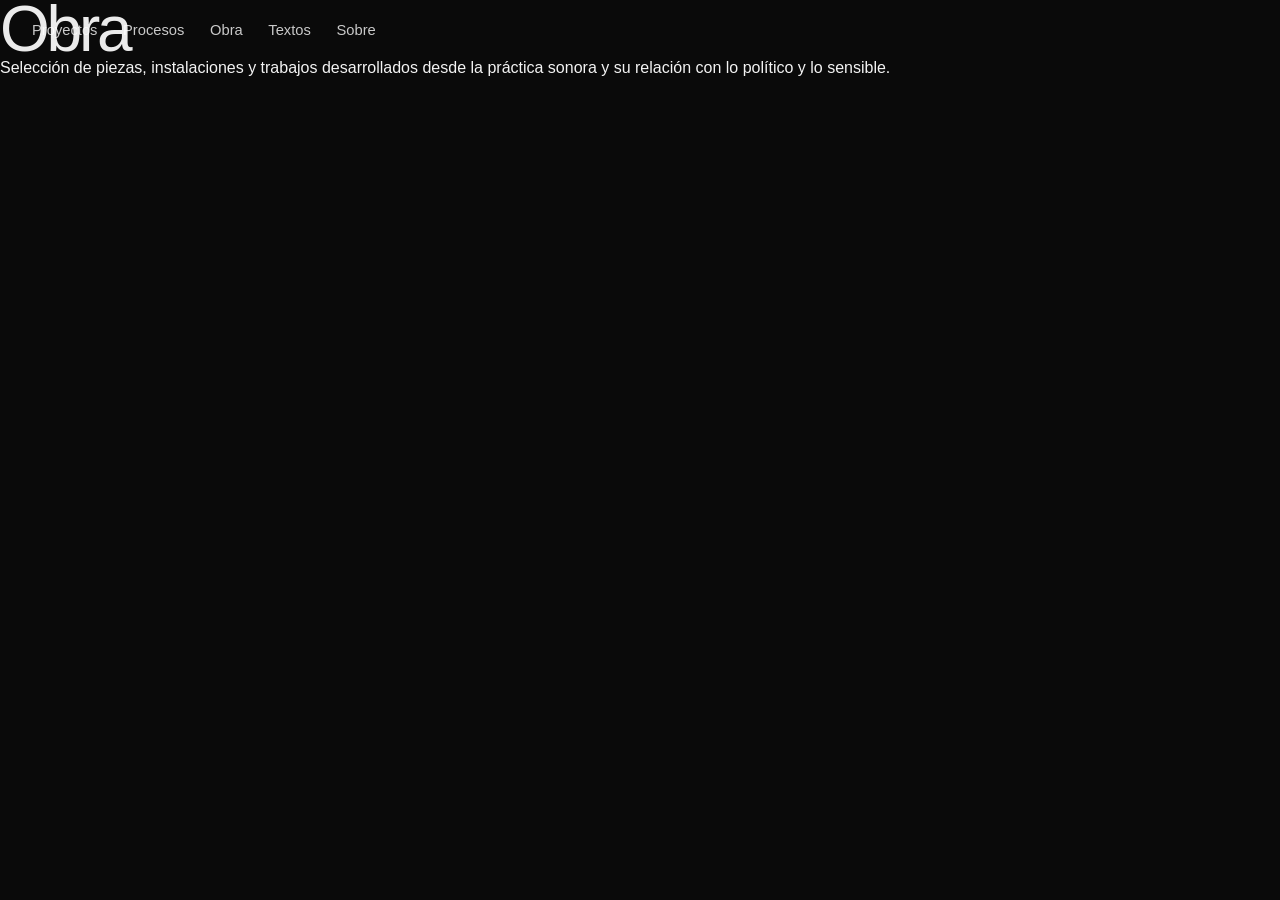
==== obra.html @ 138086bc "Add initial obra.html file with basic structure" ====
<!DOCTYPE html>
<html lang="es">
<head>
  <meta charset="UTF-8" />
  <meta name="viewport" content="width=device-width, initial-scale=1.0"/>
  <title>Obra — Sergio Ruiz Trejo</title>
  <link rel="stylesheet" href="styles.css" />
</head>
<body>

<header class="site-header">
  <nav class="top-nav">
    <a href="proyectos.html">Proyectos</a>
    <a href="procesos.html">Procesos</a>
    <a href="obra.html">Obra</a>
    <a href="textos.html">Textos</a>
    <a href="sobre.html">Sobre</a>
  </nav>
</header>

<main class="page">
  <h1>Obra</h1>
  <p>
    Selección de piezas, instalaciones y trabajos desarrollados desde la práctica
    sonora y su relación con lo político y lo sensible.
  </p>
</main>

</body>
</html>
---- styles.css ----
* {
  margin: 0;
  padding: 0;
  box-sizing: border-box;
}

html,
body {
  min-height: 100%;
}

body {
  font-family: "Helvetica Neue", Helvetica, Arial, sans-serif;
  background: #0a0a0a;
  color: #f3f3f3;
  overflow-x: hidden;
}

/* HEADER */

.site-header {
  position: fixed;
  top: 0;
  left: 0;
  width: 100%;
  z-index: 30;
  padding: 1.4rem 2rem;
}

.top-nav {
  display: flex;
  gap: 1.6rem;
}

.top-nav a {
  color: rgba(255, 255, 255, 0.78);
  text-decoration: none;
  font-size: 0.92rem;
  transition: color 0.25s ease;
}

.top-nav a:hover {
  color: rgba(255, 255, 255, 1);
}

/* HERO */

.hero {
  position: relative;
  min-height: 100vh;
  overflow: hidden;
}

.hero-media {
  position: absolute;
  inset: 0;
  background-image: url("./assets/foto1.jpg");
  background-size: cover;
  background-position: 72% center;
  background-repeat: no-repeat;
  filter: grayscale(100%) contrast(1.05) brightness(0.38);
  z-index: 1;
  overflow: hidden;
}

/* glitch sutil en imagen */
.hero-media::before,
.hero-media::after {
  content: "";
  position: absolute;
  inset: 0;
  background-image: inherit;
  background-size: cover;
  background-position: inherit;
  background-repeat: no-repeat;
  mix-blend-mode: screen;
  opacity: 0;
  pointer-events: none;
  transition: opacity 0.2s ease;
}

.hero-media::before {
  transform: translate(2px, 0);
  filter: contrast(1.15) brightness(0.55) sepia(1) hue-rotate(-35deg) saturate(2);
}

.hero-media::after {
  transform: translate(-2px, 0);
  filter: contrast(1.15) brightness(0.55) sepia(1) hue-rotate(180deg) saturate(2);
}

.hero:hover .hero-media::before,
.hero:hover .hero-media::after {
  opacity: 0.12;
}

.hero-overlay {
  position: absolute;
  inset: 0;
  background: linear-gradient(
    90deg,
    rgba(10, 10, 10, 0.96) 0%,
    rgba(10, 10, 10, 0.88) 34%,
    rgba(10, 10, 10, 0.62) 58%,
    rgba(10, 10, 10, 0.28) 100%
  );
  z-index: 2;
  pointer-events: none;
}

.hero-content {
  position: relative;
  z-index: 3;
  min-height: 100vh;
  display: flex;
  flex-direction: column;
  justify-content: flex-start;
  padding: 12rem 2rem 3rem 2rem;
  max-width: 760px;
}

.eyebrow {
  font-size: 0.95rem;
  letter-spacing: 0.02em;
  color: rgba(255, 255, 255, 0.74);
  margin-bottom: 1rem;
}

h1 {
  position: relative;
  display: inline-block;
  font-size: clamp(3rem, 5vw, 5.2rem);
  font-weight: 500;
  letter-spacing: -0.05em;
  line-height: 0.92;
  max-width: 6ch;
  color: rgba(255, 255, 255, 0.92);
  transition: opacity 0.2s ease;
}

h1:hover {
  opacity: 0.85;
  animation: subtleInterference 0.22s ease;
}

@keyframes subtleInterference {
  0% {
    transform: translate(0, 0);
  }
  20% {
    transform: translate(-0.5px, 0.5px);
  }
  40% {
    transform: translate(0.5px, -0.5px);
  }
  60% {
    transform: translate(-0.35px, 0.35px);
  }
  80% {
    transform: translate(0.35px, -0.35px);
  }
  100% {
    transform: translate(0, 0);
  }
}

.subtitle {
  margin-top: 2.2rem;
  max-width: 30rem;
  font-size: clamp(1rem, 1.2vw, 1.08rem);
  line-height: 1.6;
  color: rgba(255, 255, 255, 0.74);
}

.hero-links {
  display: flex;
  flex-wrap: wrap;
  gap: 1.5rem 2rem;
  margin-top: 3rem;
}

.hero-links a {
  color: rgba(255, 255, 255, 0.88);
  text-decoration: none;
  font-size: 1rem;
  position: relative;
  padding-bottom: 0.15rem;
}

.hero-links a::after {
  content: "";
  position: absolute;
  left: 0;
  bottom: 0;
  width: 100%;
  height: 1px;
  background: rgba(255, 255, 255, 0.55);
  transform: scaleX(0.35);
  transform-origin: left;
  transition: transform 0.25s ease, background 0.25s ease;
}

.hero-links a:hover::after {
  transform: scaleX(1);
  background: rgba(255, 255, 255, 0.95);
}

/* RESPONSIVE */

@media (max-width: 980px) {
  .hero-media {
    background-position: 68% center;
    filter: grayscale(100%) contrast(1.05) brightness(0.32);
  }

  .hero-overlay {
    background: linear-gradient(
      180deg,
      rgba(10, 10, 10, 0.88) 0%,
      rgba(10, 10, 10, 0.72) 40%,
      rgba(10, 10, 10, 0.9) 100%
    );
  }

  .hero-content {
    max-width: 100%;
    padding: 8rem 1.5rem 2.5rem 1.5rem;
  }

  h1 {
    max-width: 100%;
    font-size: clamp(3rem, 8vw, 5.5rem);
  }

  .subtitle {
    max-width: 32rem;
  }
}

@media (max-width: 640px) {
  .site-header {
    padding: 1rem 1rem;
  }

  .top-nav {
    flex-wrap: wrap;
    gap: 0.75rem 1rem;
  }

  .hero-content {
    padding: 7rem 1rem 2rem 1rem;
  }

  h1 {
    font-size: clamp(2.6rem, 8vw, 4.2rem);
  }

  .subtitle {
    margin-top: 1.25rem;
    max-width: 100%;
    font-size: 0.98rem;
    line-height: 1.55;
  }

  .hero-links {
    flex-direction: column;
    gap: 1rem;
    margin-top: 2rem;
  }
}
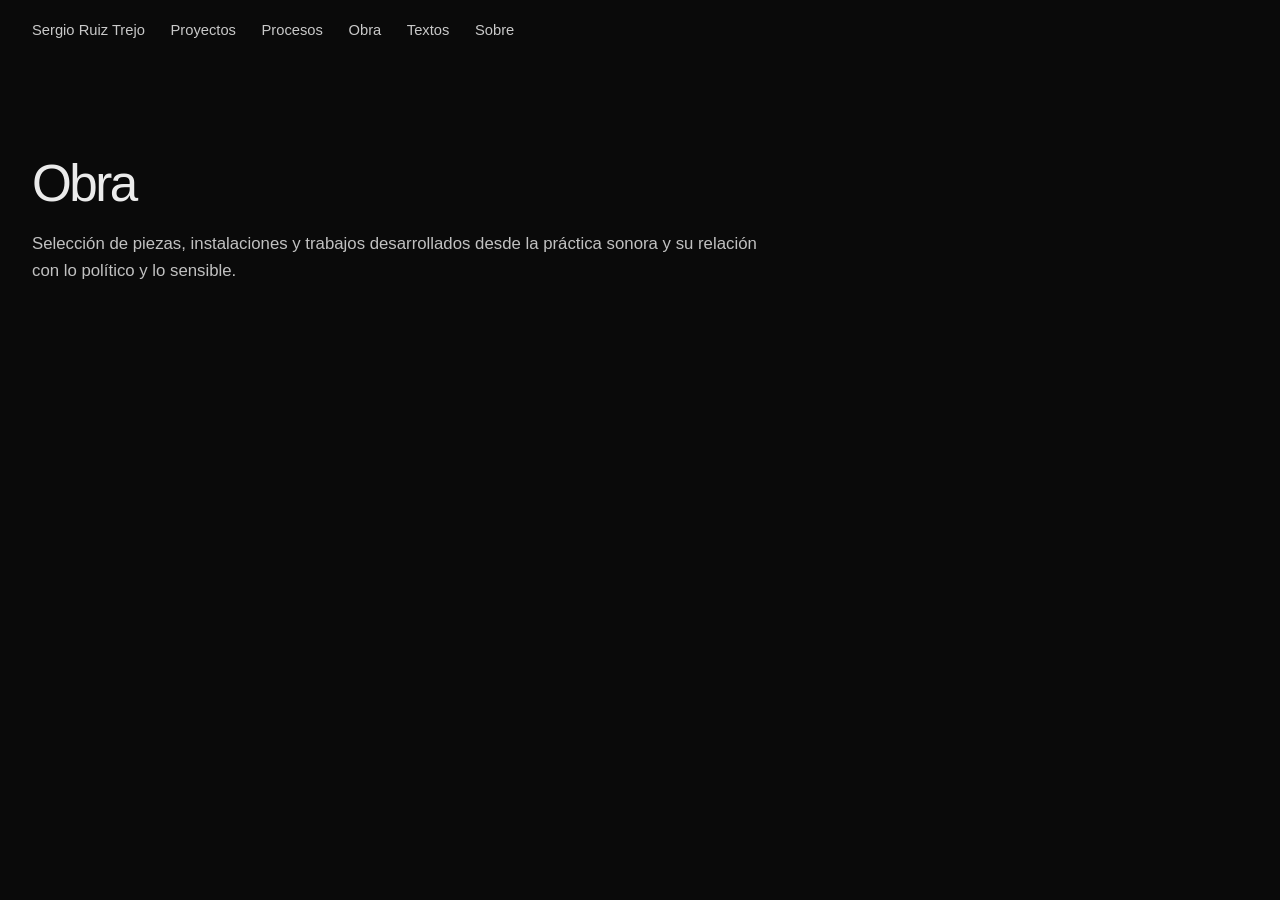
==== commit 21ae64be: "Add link to Sergio Ruiz Trejo in obra.html" ====
--- a/obra.html
+++ b/obra.html
@@ -10,6 +10,7 @@
 
 <header class="site-header">
   <nav class="top-nav">
+    <a href="index.html">Sergio Ruiz Trejo</a>
     <a href="proyectos.html">Proyectos</a>
     <a href="procesos.html">Procesos</a>
     <a href="obra.html">Obra</a>
--- a/styles.css
+++ b/styles.css
@@ -268,3 +268,19 @@
     margin-top: 2rem;
   }
 }
+
+.page {
+  padding: 10rem 2rem 4rem 2rem;
+  max-width: 800px;
+}
+
+.page h1 {
+  font-size: clamp(2.5rem, 4vw, 3.5rem);
+  margin-bottom: 1.5rem;
+}
+
+.page p {
+  font-size: 1.05rem;
+  line-height: 1.6;
+  color: rgba(255,255,255,0.75);
+}
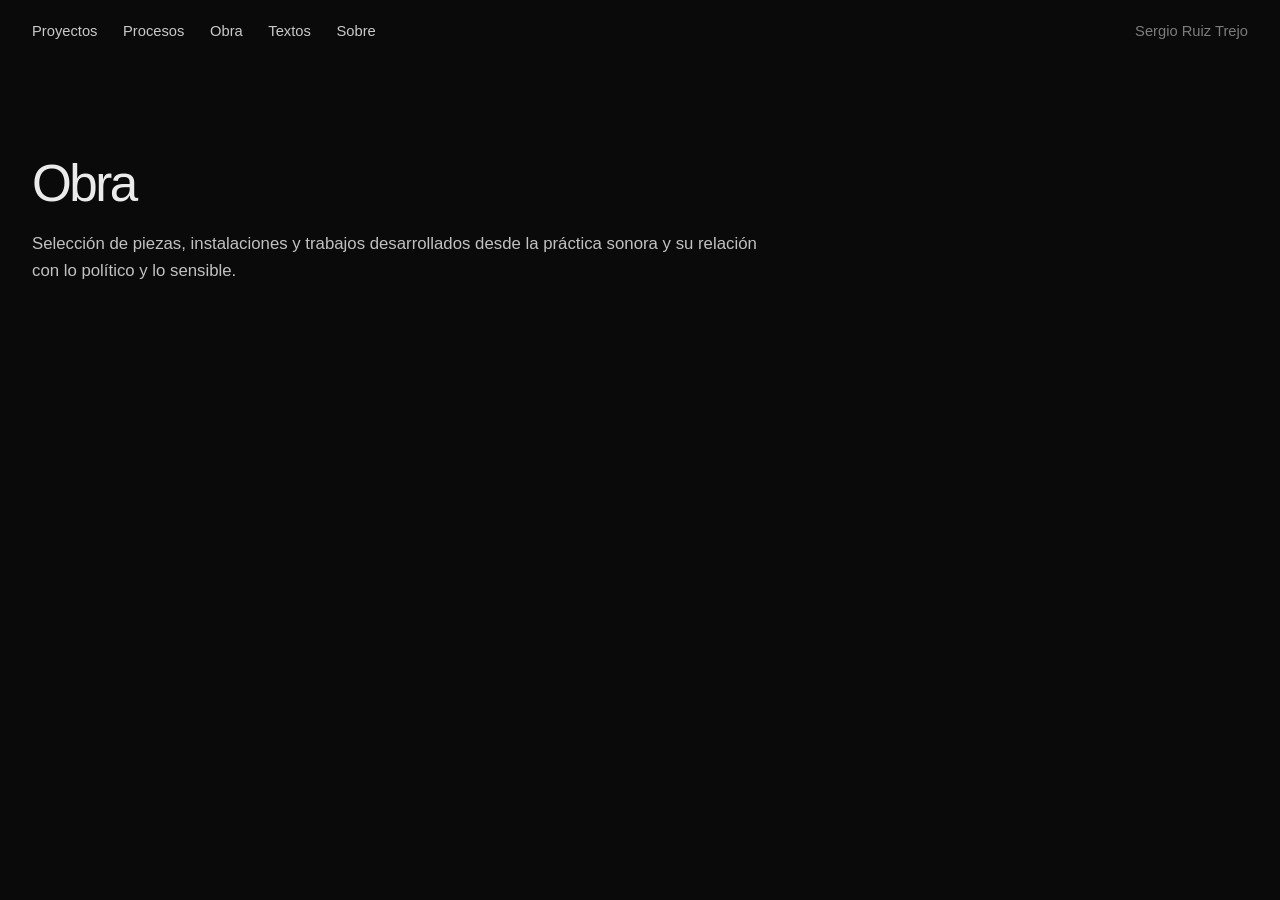
==== commit 9e9aa978: "Refactor navigation structure in obra.html" ====
--- a/obra.html
+++ b/obra.html
@@ -9,14 +9,20 @@
 <body>
 
 <header class="site-header">
-  <nav class="top-nav">
-    <a href="index.html">Sergio Ruiz Trejo</a>
+
+<nav class="top-nav">
+  <div class="nav-left">
     <a href="proyectos.html">Proyectos</a>
     <a href="procesos.html">Procesos</a>
     <a href="obra.html">Obra</a>
     <a href="textos.html">Textos</a>
     <a href="sobre.html">Sobre</a>
-  </nav>
+  </div>
+
+  <div class="nav-right">
+    <a href="index.html" class="home-link">Sergio Ruiz Trejo</a>
+  </div>
+</nav>
 </header>
 
 <main class="page">
--- a/styles.css
+++ b/styles.css
@@ -16,7 +16,9 @@
   overflow-x: hidden;
 }
 
-/* HEADER */
+/* =========================
+   HEADER
+========================= */
 
 .site-header {
   position: fixed;
@@ -29,21 +31,36 @@
 
 .top-nav {
   display: flex;
+  justify-content: space-between;
+  align-items: center;
+}
+
+.nav-left {
+  display: flex;
   gap: 1.6rem;
 }
 
-.top-nav a {
+.nav-left a,
+.nav-right a {
   color: rgba(255, 255, 255, 0.78);
   text-decoration: none;
   font-size: 0.92rem;
-  transition: color 0.25s ease;
-}
-
-.top-nav a:hover {
+  transition: color 0.25s ease, opacity 0.25s ease;
+}
+
+.nav-left a:hover,
+.nav-right a:hover {
   color: rgba(255, 255, 255, 1);
 }
 
-/* HERO */
+.home-link {
+  opacity: 0.6;
+  white-space: nowrap;
+}
+
+/* =========================
+   HERO
+========================= */
 
 .hero {
   position: relative;
@@ -64,6 +81,7 @@
 }
 
 /* glitch sutil en imagen */
+
 .hero-media::before,
 .hero-media::after {
   content: "";
@@ -126,6 +144,10 @@
   margin-bottom: 1rem;
 }
 
+/* =========================
+   TITULO
+========================= */
+
 h1 {
   position: relative;
   display: inline-block;
@@ -144,25 +166,17 @@
 }
 
 @keyframes subtleInterference {
-  0% {
-    transform: translate(0, 0);
-  }
-  20% {
-    transform: translate(-0.5px, 0.5px);
-  }
-  40% {
-    transform: translate(0.5px, -0.5px);
-  }
-  60% {
-    transform: translate(-0.35px, 0.35px);
-  }
-  80% {
-    transform: translate(0.35px, -0.35px);
-  }
-  100% {
-    transform: translate(0, 0);
-  }
-}
+  0% { transform: translate(0, 0); }
+  20% { transform: translate(-0.5px, 0.5px); }
+  40% { transform: translate(0.5px, -0.5px); }
+  60% { transform: translate(-0.35px, 0.35px); }
+  80% { transform: translate(0.35px, -0.35px); }
+  100% { transform: translate(0, 0); }
+}
+
+/* =========================
+   TEXTO
+========================= */
 
 .subtitle {
   margin-top: 2.2rem;
@@ -171,6 +185,10 @@
   line-height: 1.6;
   color: rgba(255, 255, 255, 0.74);
 }
+
+/* =========================
+   LINKS HERO
+========================= */
 
 .hero-links {
   display: flex;
@@ -205,7 +223,29 @@
   background: rgba(255, 255, 255, 0.95);
 }
 
-/* RESPONSIVE */
+/* =========================
+   PAGINAS INTERNAS
+========================= */
+
+.page {
+  padding: 10rem 2rem 4rem 2rem;
+  max-width: 800px;
+}
+
+.page h1 {
+  font-size: clamp(2.5rem, 4vw, 3.5rem);
+  margin-bottom: 1.5rem;
+}
+
+.page p {
+  font-size: 1.05rem;
+  line-height: 1.6;
+  color: rgba(255,255,255,0.75);
+}
+
+/* =========================
+   RESPONSIVE
+========================= */
 
 @media (max-width: 980px) {
   .hero-media {
@@ -243,6 +283,12 @@
   }
 
   .top-nav {
+    flex-direction: column;
+    align-items: flex-start;
+    gap: 0.75rem;
+  }
+
+  .nav-left {
     flex-wrap: wrap;
     gap: 0.75rem 1rem;
   }
@@ -268,19 +314,3 @@
     margin-top: 2rem;
   }
 }
-
-.page {
-  padding: 10rem 2rem 4rem 2rem;
-  max-width: 800px;
-}
-
-.page h1 {
-  font-size: clamp(2.5rem, 4vw, 3.5rem);
-  margin-bottom: 1.5rem;
-}
-
-.page p {
-  font-size: 1.05rem;
-  line-height: 1.6;
-  color: rgba(255,255,255,0.75);
-}
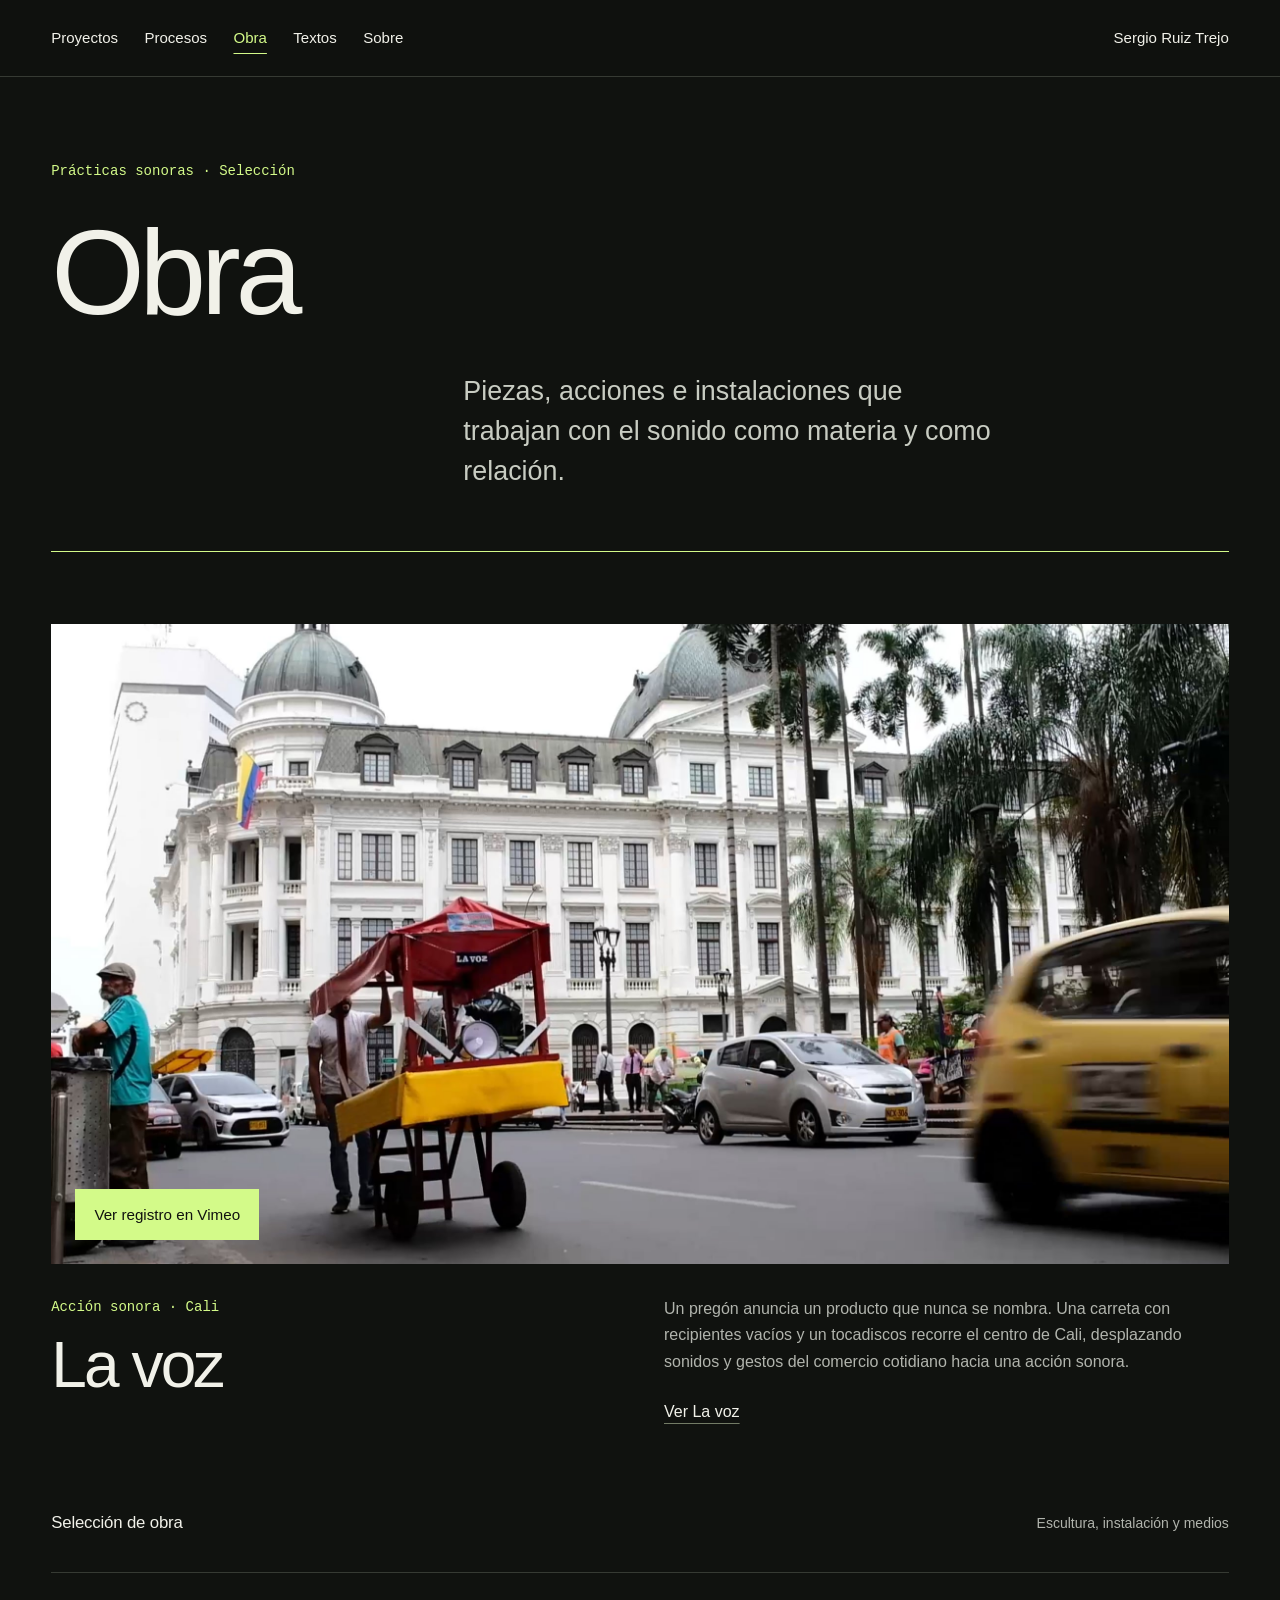
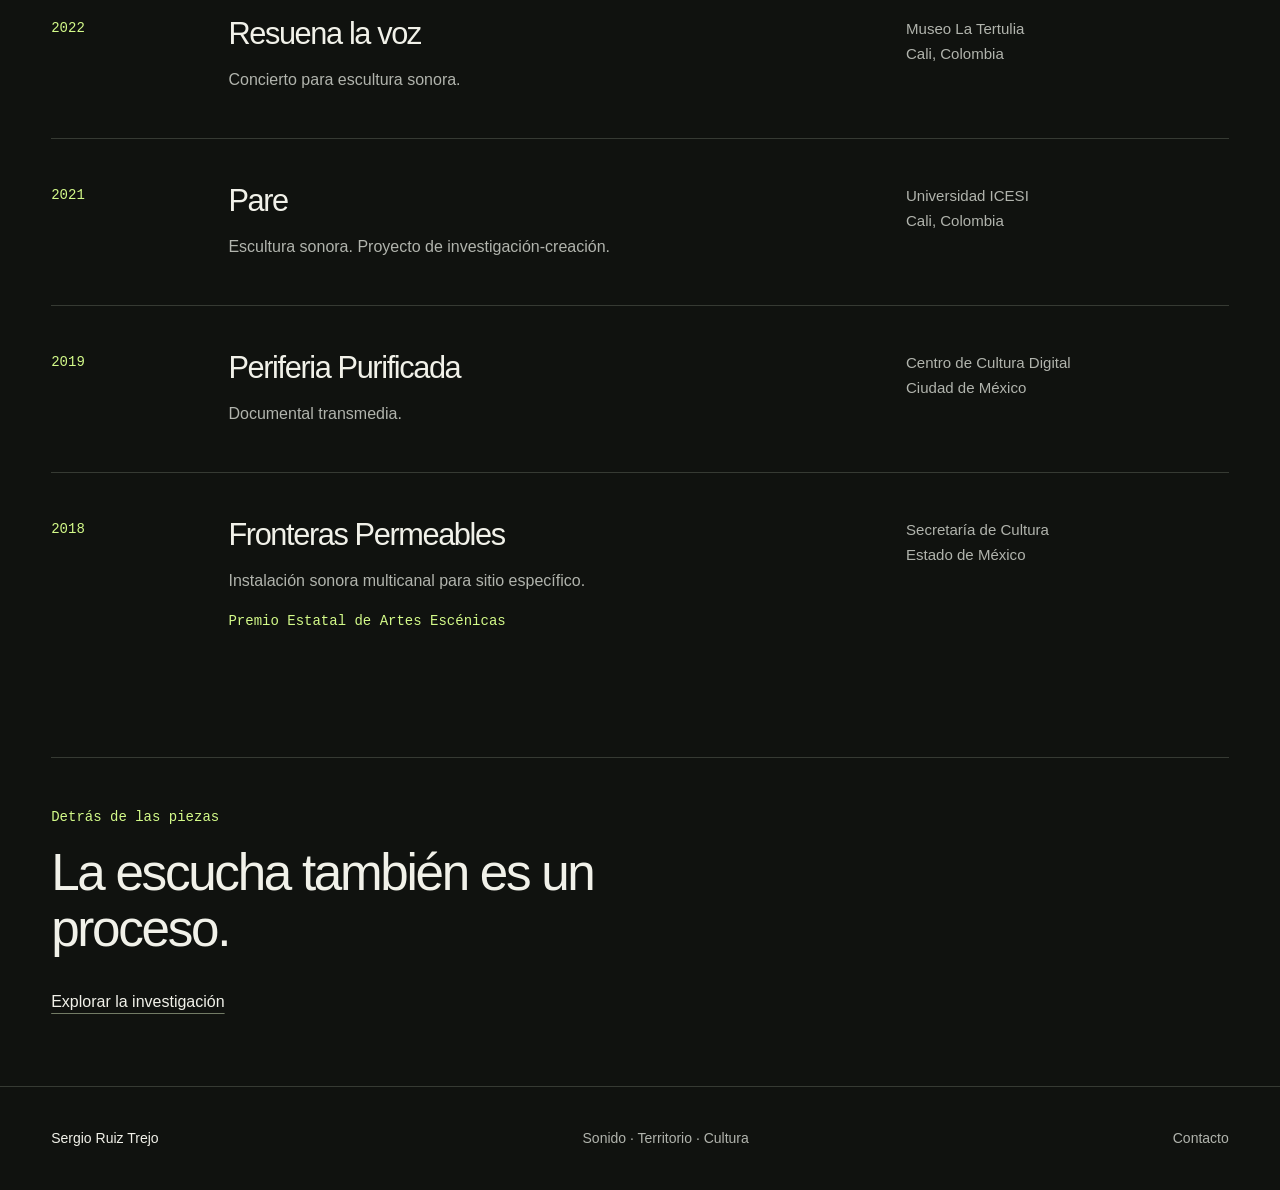
==== commit 7103afec: "Build first editorial draft of portfolio interior pages" ====
--- a/obra.html
+++ b/obra.html
@@ -2,36 +2,47 @@
 <html lang="es">
 <head>
   <meta charset="UTF-8" />
-  <meta name="viewport" content="width=device-width, initial-scale=1.0"/>
+  <meta name="viewport" content="width=device-width, initial-scale=1.0" />
   <title>Obra — Sergio Ruiz Trejo</title>
+  <meta name="description" content="Selección de obra de Sergio Ruiz Trejo: acciones sonoras, escultura, instalación multicanal y documental transmedia." />
   <link rel="stylesheet" href="styles.css" />
+  <link rel="stylesheet" href="interiores.css" />
 </head>
-<body>
-
-<header class="site-header">
-
-<nav class="top-nav">
-  <div class="nav-left">
-    <a href="proyectos.html">Proyectos</a>
-    <a href="procesos.html">Procesos</a>
-    <a href="obra.html">Obra</a>
-    <a href="textos.html">Textos</a>
-    <a href="sobre.html">Sobre</a>
-  </div>
-
-  <div class="nav-right">
-    <a href="index.html" class="home-link">Sergio Ruiz Trejo</a>
-  </div>
-</nav>
-</header>
-
-<main class="page">
-  <h1>Obra</h1>
-  <p>
-    Selección de piezas, instalaciones y trabajos desarrollados desde la práctica
-    sonora y su relación con lo político y lo sensible.
-  </p>
-</main>
-
+<body class="interior interior--obra">
+  <a class="skip-link" href="#contenido">Saltar al contenido</a>
+  <header class="site-header">
+    <nav class="top-nav" aria-label="Navegación principal">
+      <div class="nav-left"><a href="proyectos.html">Proyectos</a>
+<a href="procesos.html">Procesos</a>
+<a href="obra.html" aria-current="page">Obra</a>
+<a href="textos.html">Textos</a>
+<a href="sobre.html">Sobre</a></div>
+      <div class="nav-right"><a href="index.html" class="home-link">Sergio Ruiz Trejo</a></div>
+    </nav>
+  </header>
+  <main id="contenido" class="interior-main" tabindex="-1">
+    <header class="page-intro">
+      <p class="section-label">Prácticas sonoras · Selección</p>
+      <h1>Obra</h1>
+      <p class="intro-text">Piezas, acciones e instalaciones que trabajan con el sonido como materia y como relación.</p>
+    </header>
+    <section class="featured-work" aria-labelledby="la-voz">
+  <a class="video-cover" href="https://vimeo.com/359599909" aria-label="Ver el registro de La voz en Vimeo"><img src="assets/la-voz.jpg" alt="Fotograma del registro de La voz, acción sonora en Cali" width="2400" height="1350" /><span class="video-action">Ver registro en Vimeo</span></a>
+  <div class="work-caption"><div><p class="section-label">Acción sonora · Cali</p><h2 id="la-voz">La voz</h2></div><div><p>Un pregón anuncia un producto que nunca se nombra. Una carreta con recipientes vacíos y un tocadiscos recorre el centro de Cali, desplazando sonidos y gestos del comercio cotidiano hacia una acción sonora.</p><a class="text-link" href="https://vimeo.com/359599909">Ver La voz</a></div></div>
+</section>
+<section class="editorial-section" aria-labelledby="seleccion-obra">
+  <div class="section-heading"><h2 id="seleccion-obra">Selección de obra</h2><p>Escultura, instalación y medios</p></div>
+  <article class="work-row" id="resuena-la-voz"><p class="entry-year">2022</p><div><h3>Resuena la voz</h3><p>Concierto para escultura sonora.</p></div><p class="work-context">Museo La Tertulia<br>Cali, Colombia</p></article>
+  <article class="work-row" id="pare"><p class="entry-year">2021</p><div><h3>Pare</h3><p>Escultura sonora. Proyecto de investigación-creación.</p></div><p class="work-context">Universidad ICESI<br>Cali, Colombia</p></article>
+  <article class="work-row" id="periferia-purificada"><p class="entry-year">2019</p><div><h3>Periferia Purificada</h3><p>Documental transmedia.</p></div><p class="work-context">Centro de Cultura Digital<br>Ciudad de México</p></article>
+  <article class="work-row" id="fronteras-permeables"><p class="entry-year">2018</p><div><h3>Fronteras Permeables</h3><p>Instalación sonora multicanal para sitio específico.</p><p class="distinction">Premio Estatal de Artes Escénicas</p></div><p class="work-context">Secretaría de Cultura<br>Estado de México</p></article>
+</section>
+<aside class="page-bridge"><p class="section-label">Detrás de las piezas</p><h2>La escucha también es un proceso.</h2><a class="text-link" href="procesos.html">Explorar la investigación</a></aside>
+  </main>
+  <footer class="site-footer">
+    <a href="index.html" class="footer-name">Sergio Ruiz Trejo</a>
+    <p>Sonido · Territorio · Cultura</p>
+    <a href="sobre.html#contacto">Contacto</a>
+  </footer>
 </body>
 </html>
--- a/interiores.css
+++ b/interiores.css
@@ -0,0 +1,189 @@
+/* Páginas interiores: capa editorial sobre la identidad de la portada. */
+.interior {
+  --paper: #f1f1e9;
+  --muted: #b1b4ad;
+  --accent: #d3fa89;
+  --rule: #363a33;
+  background: #10120f;
+  color: var(--paper);
+  font-size: 1rem;
+  line-height: 1.65;
+}
+.interior * { min-width: 0; }
+.interior ::selection { background: var(--accent); color: #10120f; }
+.interior a { color: inherit; }
+.interior a:focus-visible,
+.interior summary:focus-visible { outline: 2px solid var(--accent); outline-offset: 6px; }
+.interior .site-header {
+  padding: 1.25rem 4%;
+  background: rgba(16, 18, 15, .97);
+  border-bottom: 1px solid var(--rule);
+}
+.interior .top-nav { min-height: 2rem; gap: 2rem; }
+.interior .nav-left { gap: 1.65rem; }
+.interior .nav-left a,
+.interior .nav-right a { font-size: .94rem; padding-block: .35rem; }
+.interior .nav-left a[aria-current="page"] { color: var(--accent); text-decoration: underline; text-underline-offset: .6rem; }
+.interior .home-link { opacity: 1; }
+.skip-link { position: fixed; z-index: 100; top: -6rem; left: 1rem; background: var(--accent); color: #10120f !important; padding: .7rem 1rem; }
+.skip-link:focus { top: 1rem; }
+.interior-main { max-width: 1440px; padding: 10rem 4% 0; margin-inline: auto; }
+.interior-main:focus { outline: none; }
+.interior h1,
+.interior h2,
+.interior h3 { font-weight: 400; letter-spacing: -.045em; line-height: 1.1; }
+.interior h1 { font-size: clamp(4rem, 9.4vw, 8.7rem); max-width: none; color: var(--paper); }
+.interior h1:hover { opacity: 1; animation: none; }
+.interior h2 { font-size: clamp(1.8rem, 3.1vw, 3rem); }
+.interior h3 { font-size: clamp(1.55rem, 2.4vw, 2.35rem); }
+.interior p { max-width: 65ch; }
+.section-label,
+.entry-meta,
+.entry-year,
+.credit,
+.publication-source,
+.distinction,
+figcaption {
+  font-family: "SFMono-Regular", Consolas, "Liberation Mono", monospace;
+  font-size: .875rem;
+  line-height: 1.6;
+  font-weight: 400;
+  letter-spacing: 0;
+}
+.section-label { color: var(--accent); margin-bottom: 1.5rem; }
+.page-intro { position: relative; padding-bottom: 4.5rem; }
+.page-intro:after { content: ""; display: block; height: 1px; background: var(--accent); margin-top: 3.7rem; }
+.intro-text { color: #c8ccc2; font-size: clamp(1.15rem, 2.1vw, 1.8rem); line-height: 1.5; margin-top: 2rem; max-width: 36ch !important; margin-left: 35%; }
+.section-heading { display: flex; align-items: baseline; justify-content: space-between; gap: 1.5rem; margin-bottom: 2.3rem; }
+.section-heading h2 { font-size: 1.05rem; font-weight: 500; letter-spacing: -.01em; }
+.section-heading p { color: var(--muted); font-size: .875rem; }
+.editorial-section { margin-bottom: 5rem; }
+.project-entry { display: grid; grid-template-columns: 1fr 2fr; gap: 3rem; border-top: 1px solid var(--rule); padding: 3rem 0; }
+.entry-meta { color: var(--muted); }
+.entry-meta p:first-child { color: var(--accent); margin-bottom: .5rem; }
+.entry-body h3 { margin-bottom: 1.25rem; }
+.entry-body > p { color: var(--muted); margin-bottom: 1.2rem; }
+.entry-body > .entry-lead { color: var(--paper); font-size: 1.15rem; line-height: 1.5; }
+.interior details { margin-top: 1.8rem; border-top: 1px solid var(--rule); }
+.interior summary { cursor: pointer; padding: 1rem 2rem 1rem 0; position: relative; list-style: none; width: fit-content; font-size: .95rem; }
+.interior summary::-webkit-details-marker { display: none; }
+.interior summary::after { content: "+"; position: absolute; right: 0; color: var(--accent); font-size: 1.2rem; top: .75rem; }
+.interior details[open] summary::after { content: "−"; }
+.detail-content { color: var(--muted); padding-bottom: .5rem; }
+.detail-content ul { padding-left: 1.15rem; margin: .25rem 0 1.25rem; }
+.detail-content li { padding-bottom: .35rem; }
+.text-link { display: inline-block; margin-top: 1.1rem; padding-block: .4rem; text-decoration: underline; text-decoration-color: #727b65; text-underline-offset: .4rem; transition: color .2s ease; }
+.text-link:hover { color: var(--accent); text-decoration-color: var(--accent); }
+.page-bridge { border-top: 1px solid var(--rule); padding: 3rem 0 4rem; }
+.page-bridge .section-label { margin-bottom: 1rem; }
+.page-bridge h2 { max-width: 24ch; font-size: clamp(2rem, 4vw, 3.6rem); }
+.page-bridge .text-link { margin-top: 1.6rem; }
+.site-footer { max-width: 1440px; margin-inline: auto; display: flex; justify-content: space-between; align-items: center; gap: 1.5rem; border-top: 1px solid var(--rule); padding: 2rem 4%; color: var(--muted); font-size: .875rem; }
+.site-footer a { text-decoration: none; padding-block: .5rem; }
+.site-footer a:hover { color: var(--accent); }
+.site-footer .footer-name { color: var(--paper); }
+.research-feature { display: grid; grid-template-columns: 1.2fr 1fr; gap: 6%; margin-bottom: 6rem; align-items: start; }
+.research-copy h2 { font-size: clamp(2.4rem, 4.6vw, 4.8rem); margin-bottom: 1.7rem; }
+.research-copy > p:not(.section-label) { color: var(--muted); margin-top: 1.5rem; }
+.research-copy > .research-subtitle { color: var(--paper) !important; font-size: 1.2rem; }
+.field-image img { width: 100%; height: auto; aspect-ratio: 4 / 5; object-fit: cover; object-position: 65% center; filter: grayscale(1); display: block; }
+.interior figcaption { color: var(--muted); margin-top: .75rem; font-size: .8125rem; }
+.method-grid { display: grid; grid-template-columns: repeat(3, 1fr); gap: 3rem; }
+.method-grid article { border-top: 1px solid var(--rule); padding-top: 1.7rem; }
+.method-grid h3 { font-size: 1.5rem; margin-bottom: 1.2rem; }
+.method-grid p { color: var(--muted); }
+.research-note { display: grid; grid-template-columns: 1fr 2fr; gap: 3rem; background: #1b2116; padding: 2.6rem; margin-bottom: 5rem; }
+.research-note h2 { margin-bottom: 1.5rem; }
+.research-note p:not(.section-label) { color: #c2c9b9; }
+.featured-work { margin-bottom: 5rem; }
+.video-cover { display: block; position: relative; background: #20241c; }
+.video-cover img { display: block; width: 100%; height: auto; max-height: 640px; aspect-ratio: 16 / 9; object-fit: cover; }
+.video-action { position: absolute; bottom: 1.5rem; left: 1.5rem; padding: .8rem 1.2rem; color: #10120f; background: var(--accent); font-size: .95rem; }
+.video-cover:hover .video-action { background: var(--paper); }
+.work-caption { display: grid; grid-template-columns: 1fr 1fr; gap: 3rem; padding-top: 2rem; }
+.work-caption .section-label { margin-bottom: .75rem; }
+.work-caption h2 { font-size: clamp(3rem, 5vw, 4.8rem); }
+.work-caption > div > p:not(.section-label) { color: var(--muted); }
+.work-row { display: grid; grid-template-columns: .45fr 2fr 1fr; gap: 2rem; padding: 2.8rem 0; border-top: 1px solid var(--rule); }
+.work-row h3 { margin-bottom: 1rem; }
+.work-row p { color: var(--muted); }
+.work-row .entry-year { color: var(--accent); }
+.work-context { font-size: .94rem; }
+.work-row .distinction { margin-top: 1rem; color: var(--accent); }
+.publication { display: grid; grid-template-columns: 1fr 2fr; gap: 3rem; border-top: 1px solid var(--rule); padding: 3rem 0; }
+.publication h3 { font-size: clamp(1.8rem, 3.1vw, 3rem); margin-bottom: 1.5rem; }
+.publication p { margin-top: 1rem; color: var(--muted); }
+.publication .entry-meta p { margin-top: 0; }
+.publication .entry-meta p:first-child { color: var(--accent); }
+.publication .publication-subtitle { font-size: 1.1rem; color: var(--paper); }
+.publication .publication-source { margin-top: 1.4rem; }
+.about-grid { display: grid; grid-template-columns: 1fr 1.35fr; gap: 7%; align-items: start; margin-bottom: 6rem; }
+.portrait img { display: block; width: 100%; height: auto; aspect-ratio: 4 / 5; object-fit: cover; object-position: 68% center; filter: grayscale(1); }
+.about-copy h2 { margin-bottom: 2rem; }
+.about-copy p { margin-top: 1.5rem; color: var(--muted); }
+.trajectory > div { display: grid; grid-template-columns: 1.1fr 1.5fr; gap: 2rem; padding: 1.8rem 0; border-top: 1px solid var(--rule); }
+.trajectory dt { font-size: 1.15rem; }
+.trajectory dd { display: flex; justify-content: space-between; gap: 2rem; color: var(--muted); }
+.trajectory dd span:last-child { white-space: nowrap; font-size: .875rem; }
+.residency-grid { display: grid; grid-template-columns: repeat(3, 1fr); gap: 3rem; }
+.residency-grid article { border-top: 1px solid var(--rule); padding-top: 1.8rem; }
+.residency-grid .section-label { margin-bottom: 1rem; }
+.residency-grid h3 { font-size: 1.5rem; margin-bottom: 1rem; }
+.residency-grid p:not(.section-label) { color: var(--muted); }
+.contact-section { margin-top: 2rem; padding: 3rem 0 5rem; border-top: 1px solid var(--accent); }
+.contact-section h2 { font-size: clamp(2.3rem, 5.2vw, 5rem); max-width: 17ch; margin-bottom: 1.7rem; }
+.contact-section p:not(.section-label) { color: var(--muted); }
+.contact-email { display: inline-block; font-size: clamp(1rem, 2.4vw, 1.9rem); margin-top: 2rem; padding-block: .5rem; text-decoration-thickness: 1px; text-underline-offset: .4rem; overflow-wrap: anywhere; }
+.contact-email:hover { color: var(--accent); }
+.interior [id] { scroll-margin-top: 8rem; }
+@media (min-width: 1500px) { .interior .site-header { padding-inline: max(4%, calc((100vw - 1325px)/2)); } }
+@media (max-width: 900px) {
+  .interior-main { padding-top: 9rem; }
+  .intro-text { margin-left: 25%; }
+  .project-entry, .publication, .research-note { grid-template-columns: .7fr 2fr; gap: 2rem; }
+  .research-feature, .about-grid { gap: 2rem; }
+  .method-grid, .residency-grid { gap: 1.5rem; }
+  .work-row { grid-template-columns: .35fr 2fr; gap: 1.5rem; }
+  .work-context { grid-column: 2; }
+  .trajectory > div { grid-template-columns: 1fr; gap: .6rem; }
+}
+@media (max-width: 640px) {
+  .interior .site-header { padding: .8rem 5%; }
+  .interior .top-nav { gap: .5rem; }
+  .interior .nav-left { flex-wrap: wrap; gap: .25rem 1rem; }
+  .interior .nav-left a, .interior .nav-right a { font-size: .875rem; }
+  .interior .nav-right { order: -1; }
+  .interior .nav-left a[aria-current="page"] { text-underline-offset: .25rem; }
+  .interior-main { padding: 10rem 5% 0; }
+  .interior h1 { font-size: clamp(3.5rem, 15vw, 6rem); }
+  .page-intro { padding-bottom: 2.5rem; }
+  .page-intro .section-label { max-width: 28ch; margin-bottom: 1rem; }
+  .intro-text { margin-left: 0; margin-top: 1.5rem; font-size: 1.2rem; }
+  .page-intro:after { margin-top: 2rem; }
+  .section-heading { display: block; margin-bottom: 1.5rem; }
+  .section-heading p { margin-top: .4rem; }
+  .project-entry, .publication, .research-note { grid-template-columns: 1fr; gap: 1.5rem; padding-block: 2rem; }
+  .entry-meta { display: flex; flex-wrap: wrap; gap: .35rem 1.25rem; }
+  .entry-meta p:first-child { margin: 0; }
+  .research-feature, .about-grid, .work-caption { grid-template-columns: 1fr; gap: 2rem; }
+  .research-feature, .about-grid { margin-bottom: 3.5rem; }
+  .research-feature .field-image { max-width: 100%; }
+  .field-image img, .portrait img { aspect-ratio: 5 / 4; }
+  .method-grid, .residency-grid { grid-template-columns: 1fr; gap: 2rem; }
+  .research-note { padding: 1.5rem; margin-bottom: 3rem; }
+  .research-note .section-label { margin-bottom: 0; }
+  .editorial-section, .featured-work { margin-bottom: 3rem; }
+  .video-action { bottom: .75rem; left: .75rem; padding: .6rem .8rem; font-size: .875rem; }
+  .work-row { grid-template-columns: 1fr; gap: .75rem; padding-block: 2rem; }
+  .work-row .work-context { grid-column: auto; }
+  .work-row h3 { margin-bottom: .6rem; }
+  .trajectory dd { flex-direction: column; gap: .4rem; }
+  .site-footer { flex-wrap: wrap; padding: 1.5rem 5%; gap: .75rem 2rem; }
+  .site-footer p { order: 2; flex-basis: 100%; }
+  .page-bridge { padding-block: 2.5rem; }
+  .contact-section { padding: 2rem 0 3rem; }
+  .interior [id] { scroll-margin-top: 10rem; }
+}
+@media (prefers-reduced-motion: reduce) {
+  .interior *, .interior *::before, .interior *::after { animation: none !important; transition: none !important; scroll-behavior: auto !important; }
+}
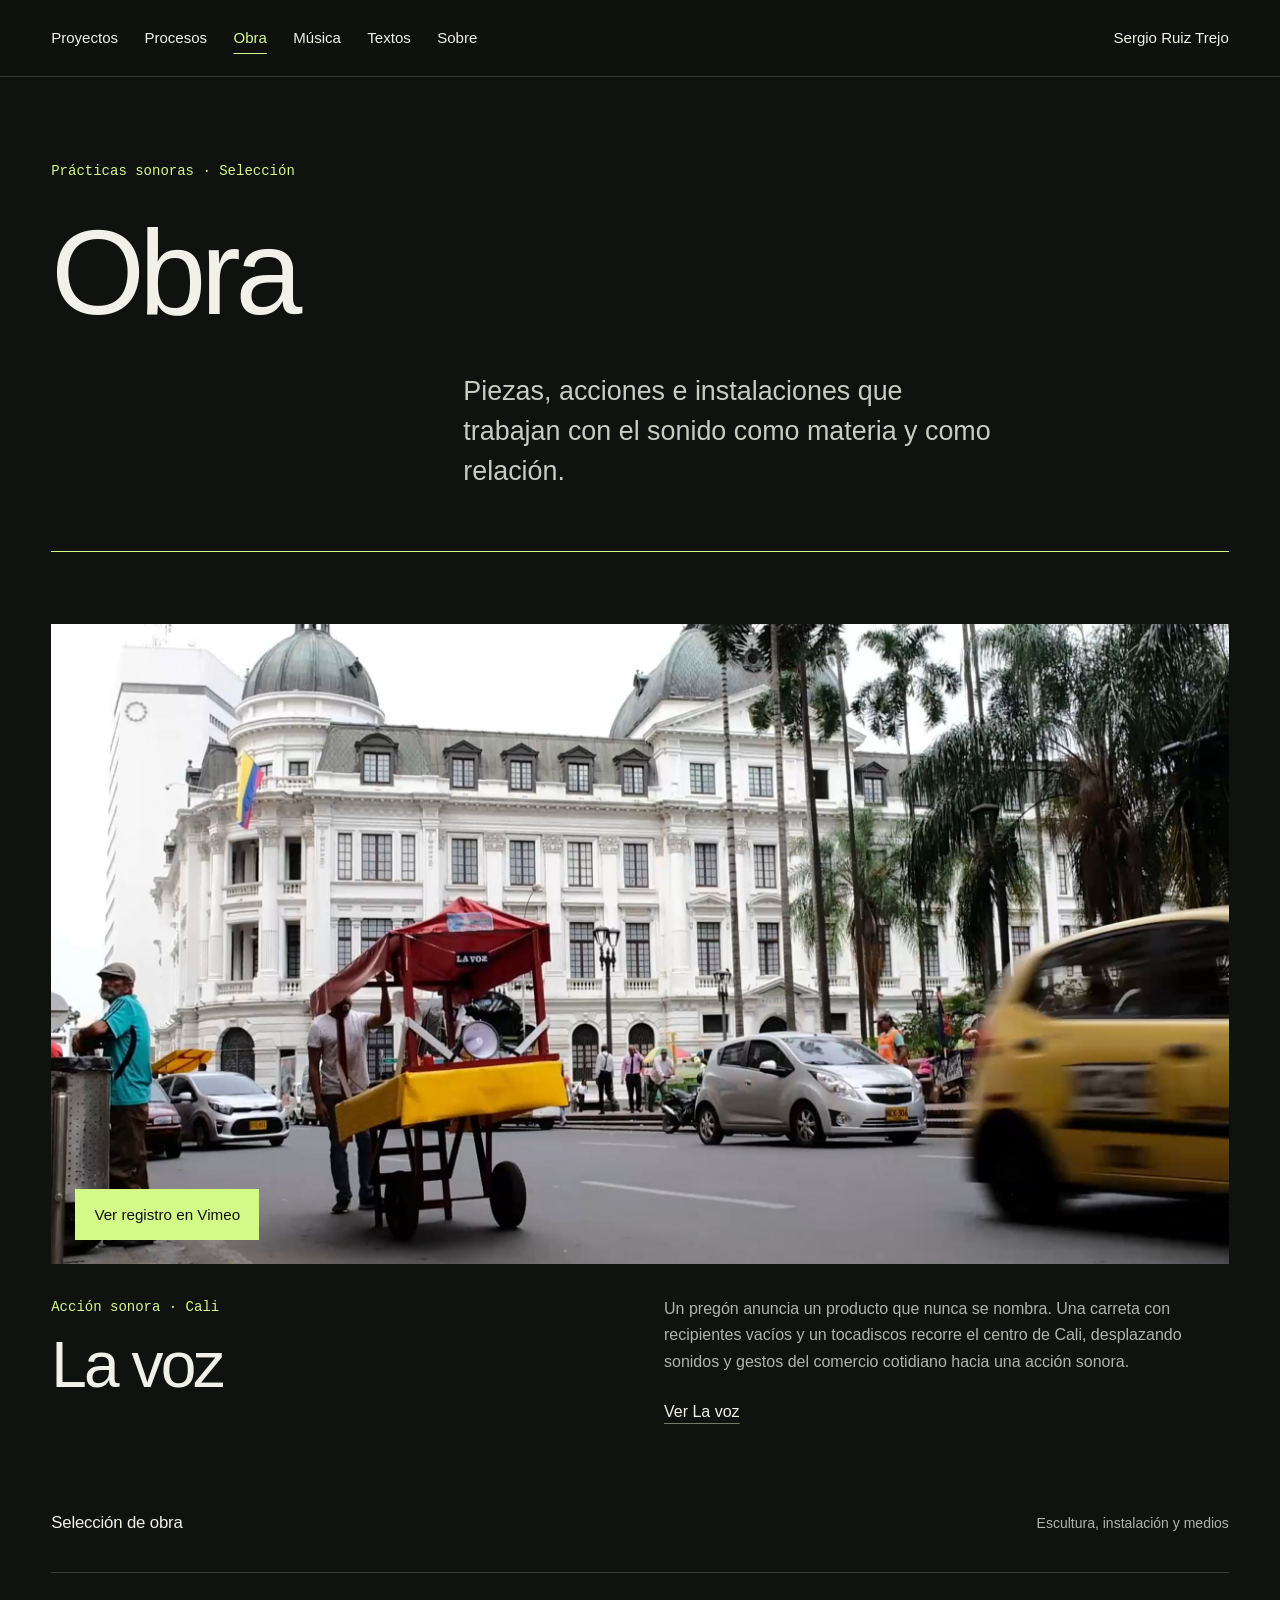
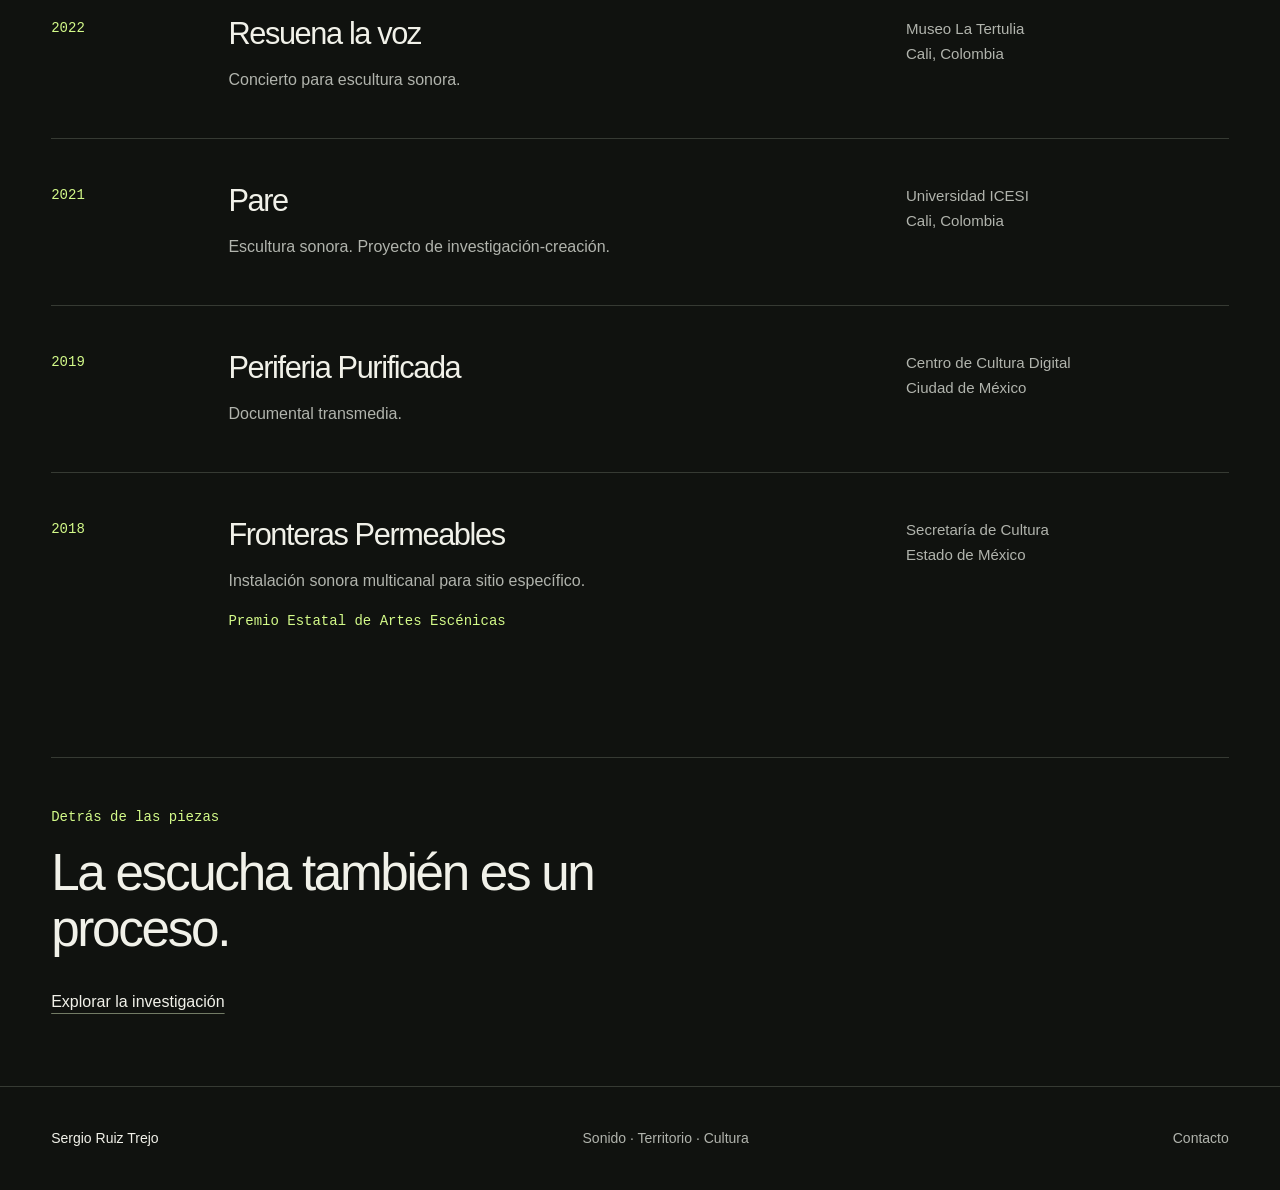
==== commit a704c0fc: "Añade Música con creación e investigación al mismo nivel" ====
--- a/obra.html
+++ b/obra.html
@@ -15,6 +15,7 @@
       <div class="nav-left"><a href="proyectos.html">Proyectos</a>
 <a href="procesos.html">Procesos</a>
 <a href="obra.html" aria-current="page">Obra</a>
+<a href="musica.html">Música</a>
 <a href="textos.html">Textos</a>
 <a href="sobre.html">Sobre</a></div>
       <div class="nav-right"><a href="index.html" class="home-link">Sergio Ruiz Trejo</a></div>
